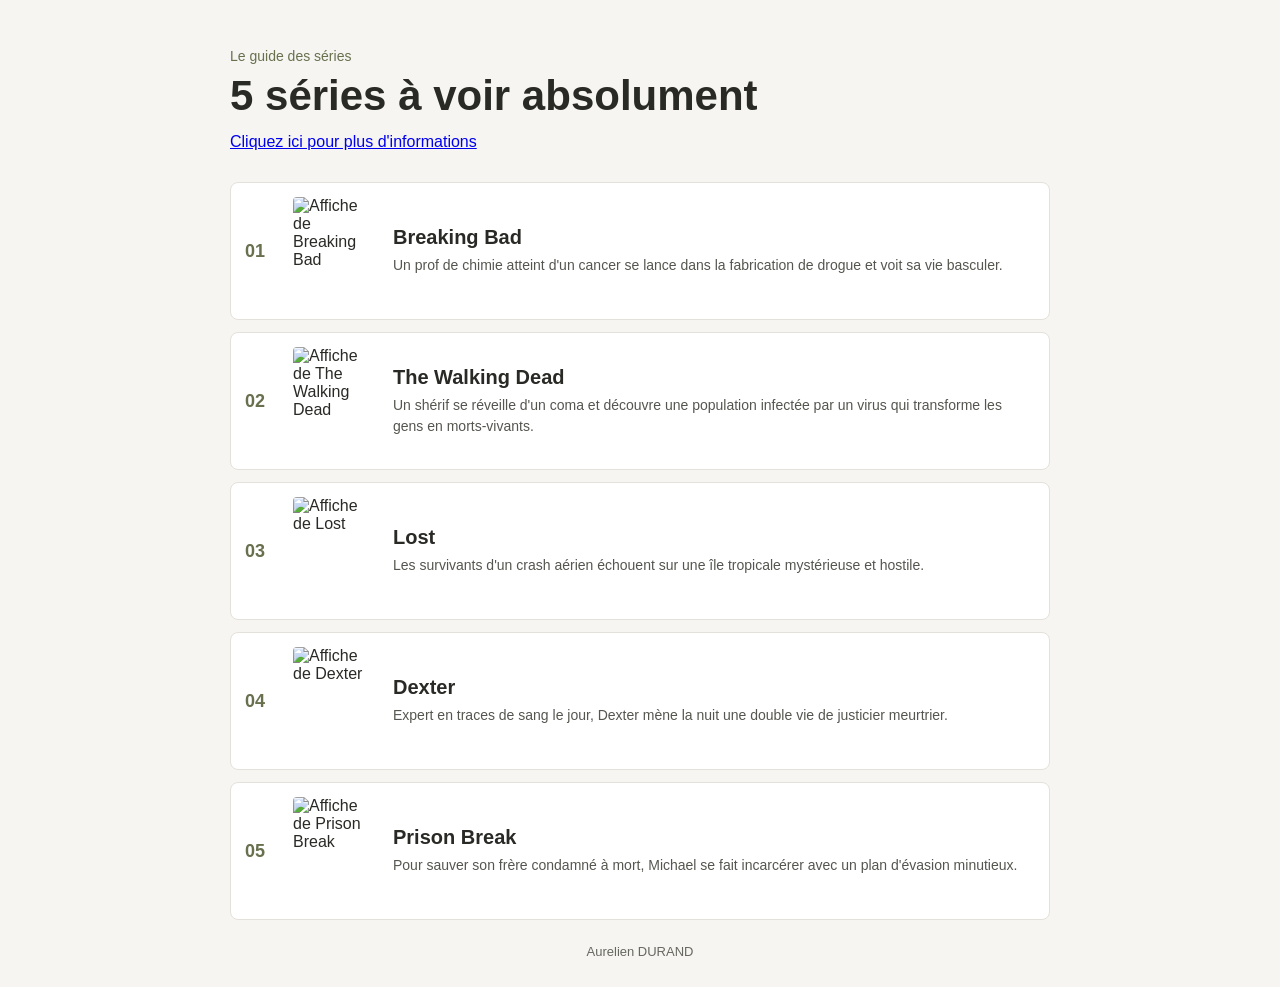
==== index.html @ fef0e3ac "Add files via upload" ====
<!DOCTYPE html>
<html lang="fr">
<head>
    <meta charset="UTF-8">
    <meta name="viewport" content="width=device-width, initial-scale=1.0">
    <link rel="stylesheet" href="style.css">
    <title>5 séries à voir</title>
</head>
<body>
    
    <main class="conteneur-page">
        <header class="introduction">
            <p class="surtitre">Le guide des séries</p>
            <h1>5 séries à voir absolument</h1>
            <p class="sous-titre"><a href="page2.html">Cliquez ici pour plus d'informations</a></p>
        </header>

      
        <ol class="liste-series">
            <li class="carte-serie">
                <span class="rang">01</span>
                <img class="affiche" src="images/breaking-bad.jpg" alt="Affiche de Breaking Bad">
                <div class="infos-serie">
                    <h2><a href="page2.html#breaking-bad">Breaking Bad</a></h2>
                    <p>Un prof de chimie atteint d'un cancer se lance dans la fabrication de drogue et voit sa vie basculer.</p>
                </div>

            </li>


            <li class="carte-serie">
                <span class="rang">02</span>
                <img class="affiche" src="images/thewalkingdead.jpg" alt="Affiche de The Walking Dead">
                <div class="infos-serie">
                    <h2><a href="page2.html#the-walking-dead">The Walking Dead</a></h2>
                    <p>Un shérif se réveille d'un coma et découvre une population infectée par un virus qui transforme les gens en morts-vivants.</p>
                </div>
            </li>


            <li class="carte-serie">
                <span class="rang">03</span>
                <img class="affiche" src="images/lost.jpg" alt="Affiche de Lost">
                <div class="infos-serie">
                    <h2><a href="page2.html#lost">Lost</a></h2>
                    <p>Les survivants d'un crash aérien échouent sur une île tropicale mystérieuse et hostile.</p>
                </div>

            </li>

            <li class="carte-serie">
                <span class="rang">04</span>
                <img class="affiche" src="images/dexter.jpg" alt="Affiche de Dexter">
                <div class="infos-serie">
                    <h2><a href="page2.html#dexter">Dexter</a></h2>
                    <p>Expert en traces de sang le jour, Dexter mène la nuit une double vie de justicier meurtrier.</p>
                </div>


            </li>
            <li class="carte-serie">
                <span class="rang">05</span>
                <img class="affiche" src="images/prisonbreak.jpg" alt="Affiche de Prison Break">
                <div class="infos-serie">
                    <h2><a href="page2.html#prison-break">Prison Break</a></h2>
                    <p>Pour sauver son frère condamné à mort, Michael se fait incarcérer avec un plan d'évasion minutieux.</p>
                </div>
            </li>

        </ol>
        <footer>Aurelien DURAND</footer>
    </main>
</body>
</html>
---- style.css ----
* {
    box-sizing: border-box;
}


body {
    margin: 0;
    font-family: Arial, Helvetica, sans-serif;
    background: #f6f5f1;
    color: #292a25;
}

.conteneur-page {
    width: min(820px, calc(100% - 32px));
    margin: 0 auto;
    padding: 48px 0 28px;
}


.introduction {
    margin-bottom: 28px;
}


.surtitre {
    margin: 0 0 8px;
    color: #68704e;
    font-size: 14px;
}

h1 {
    margin: 0;
    font-size: clamp(30px, 5vw, 42px);
    line-height: 1.15;
}


.sous-titre {
    margin: 10px 0 0;
    color: #66675f;
    font-size: 16px;
    line-height: 1.5;
}

.liste-series {
    display: grid;
    gap: 12px;
    margin: 0;
    padding: 0;
    list-style: none;
}

.carte-serie {
    display: grid;
    grid-template-columns: 32px 84px minmax(0, 1fr);
    align-items: center;
    gap: 16px;
    padding: 14px;
    border: 1px solid #e3e1d9;
    border-radius: 8px;
    background: #fff;
}

.rang {
    color: #68704e;
    font-size: 18px;
    font-weight: 700;
}

.affiche {
    display: block;
    width: 84px;
    height: 108px;
    border-radius: 4px;
    object-fit: cover;
}

.infos-serie {
    min-width: 0;
}

.carte-serie h2 {
    margin: 0 0 6px;
    font-size: 20px;
}

.carte-serie h2 a {
    color: inherit;
    text-decoration: none;
}

.carte-serie h2 a:hover,
.carte-serie h2 a:focus-visible {
    text-decoration: underline;
}

.carte-serie p {
    margin: 0;
    color: #55564f;
    font-size: 14px;
    line-height: 1.5;
}

.lien-retour {
    display: inline-block;
    margin-bottom: 24px;
    color: #596342;
    font-size: 14px;
    text-decoration: none;
}

.lien-retour:hover,
.lien-retour:focus-visible {
    text-decoration: underline;
}

.liste-notes {
    display: grid;
    gap: 12px;
}

.carte-note {
    display: grid;
    grid-template-columns: 84px minmax(0, 1fr);
    align-items: center;
    gap: 16px;
    padding: 14px;
    border: 1px solid #e3e1d9;
    border-radius: 8px;
    background: #fff;
    scroll-margin-top: 20px;
}

.carte-note h2 {
    margin: 0 0 8px;
    font-size: 20px;
}

.carte-note p {
    margin: 0;
    color: #55564f;
    font-size: 14px;
    line-height: 1.5;
}

.carte-note .note {
    margin-top: 8px;
    color: #4b17f6;
    font-weight: 700;
}

footer {
    padding-top: 24px;
    color: #66675f;
    font-size: 13px;
    text-align: center;
}

@media (max-width: 520px) {
    .conteneur-page {
        padding-top: 32px;
    }

    .carte-serie {
        grid-template-columns: 24px 68px minmax(0, 1fr);
        gap: 12px;
        padding: 12px;
    }

    .affiche {
        width: 68px;
        height: 92px;
    }

    .carte-serie h2 {
        font-size: 18px;
    }

    .carte-note {
        grid-template-columns: 68px minmax(0, 1fr);
        gap: 12px;
        padding: 12px;
    }

    .carte-note h2 {
        font-size: 18px;
    }
}
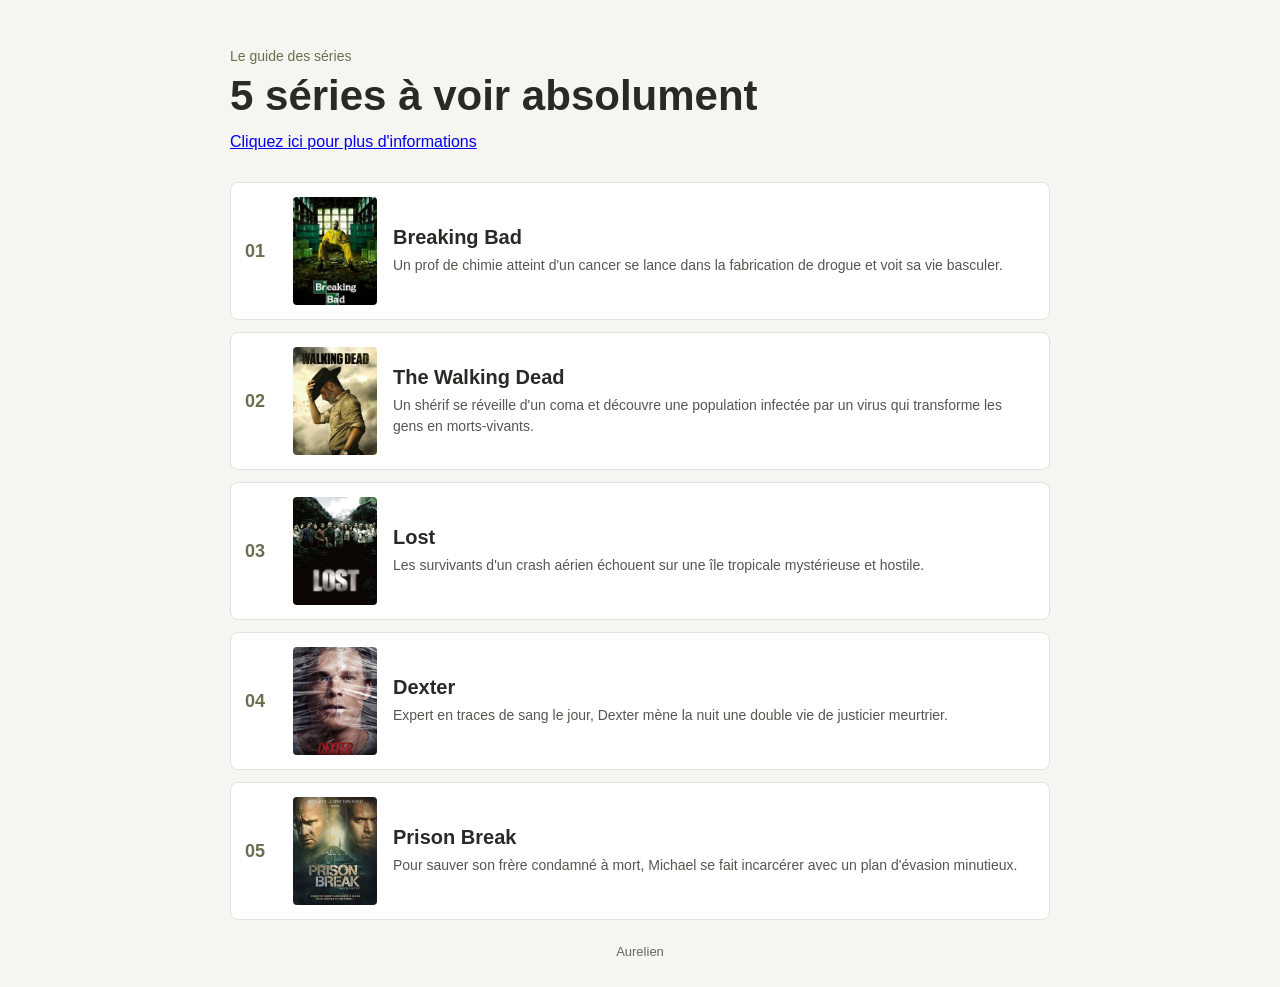
==== commit 204fa7c9: "Fix HTML formatting and update footer name" ====
--- a/index.html
+++ b/index.html
@@ -68,7 +68,7 @@
             </li>
 
         </ol>
-        <footer>Aurelien DURAND</footer>
+        <footer>Aurelien</footer>
     </main>
 </body>
 </html>
